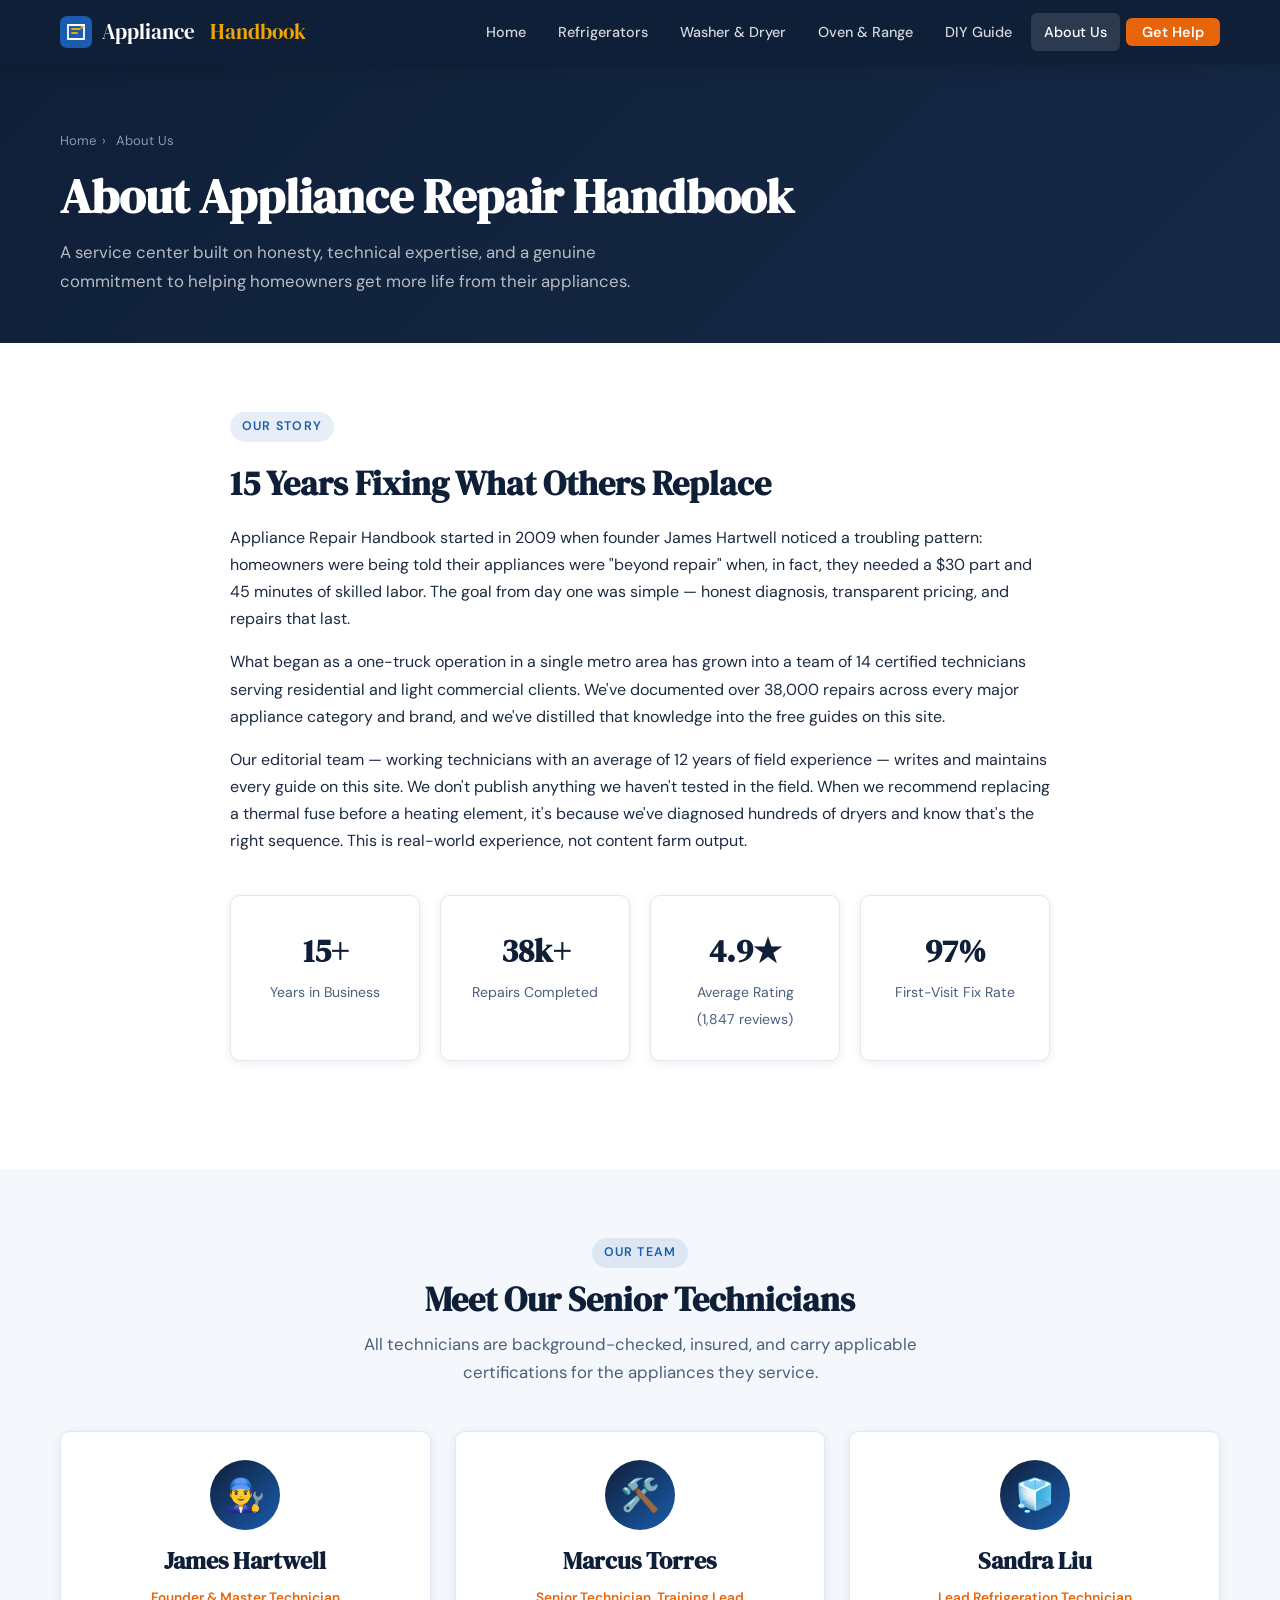
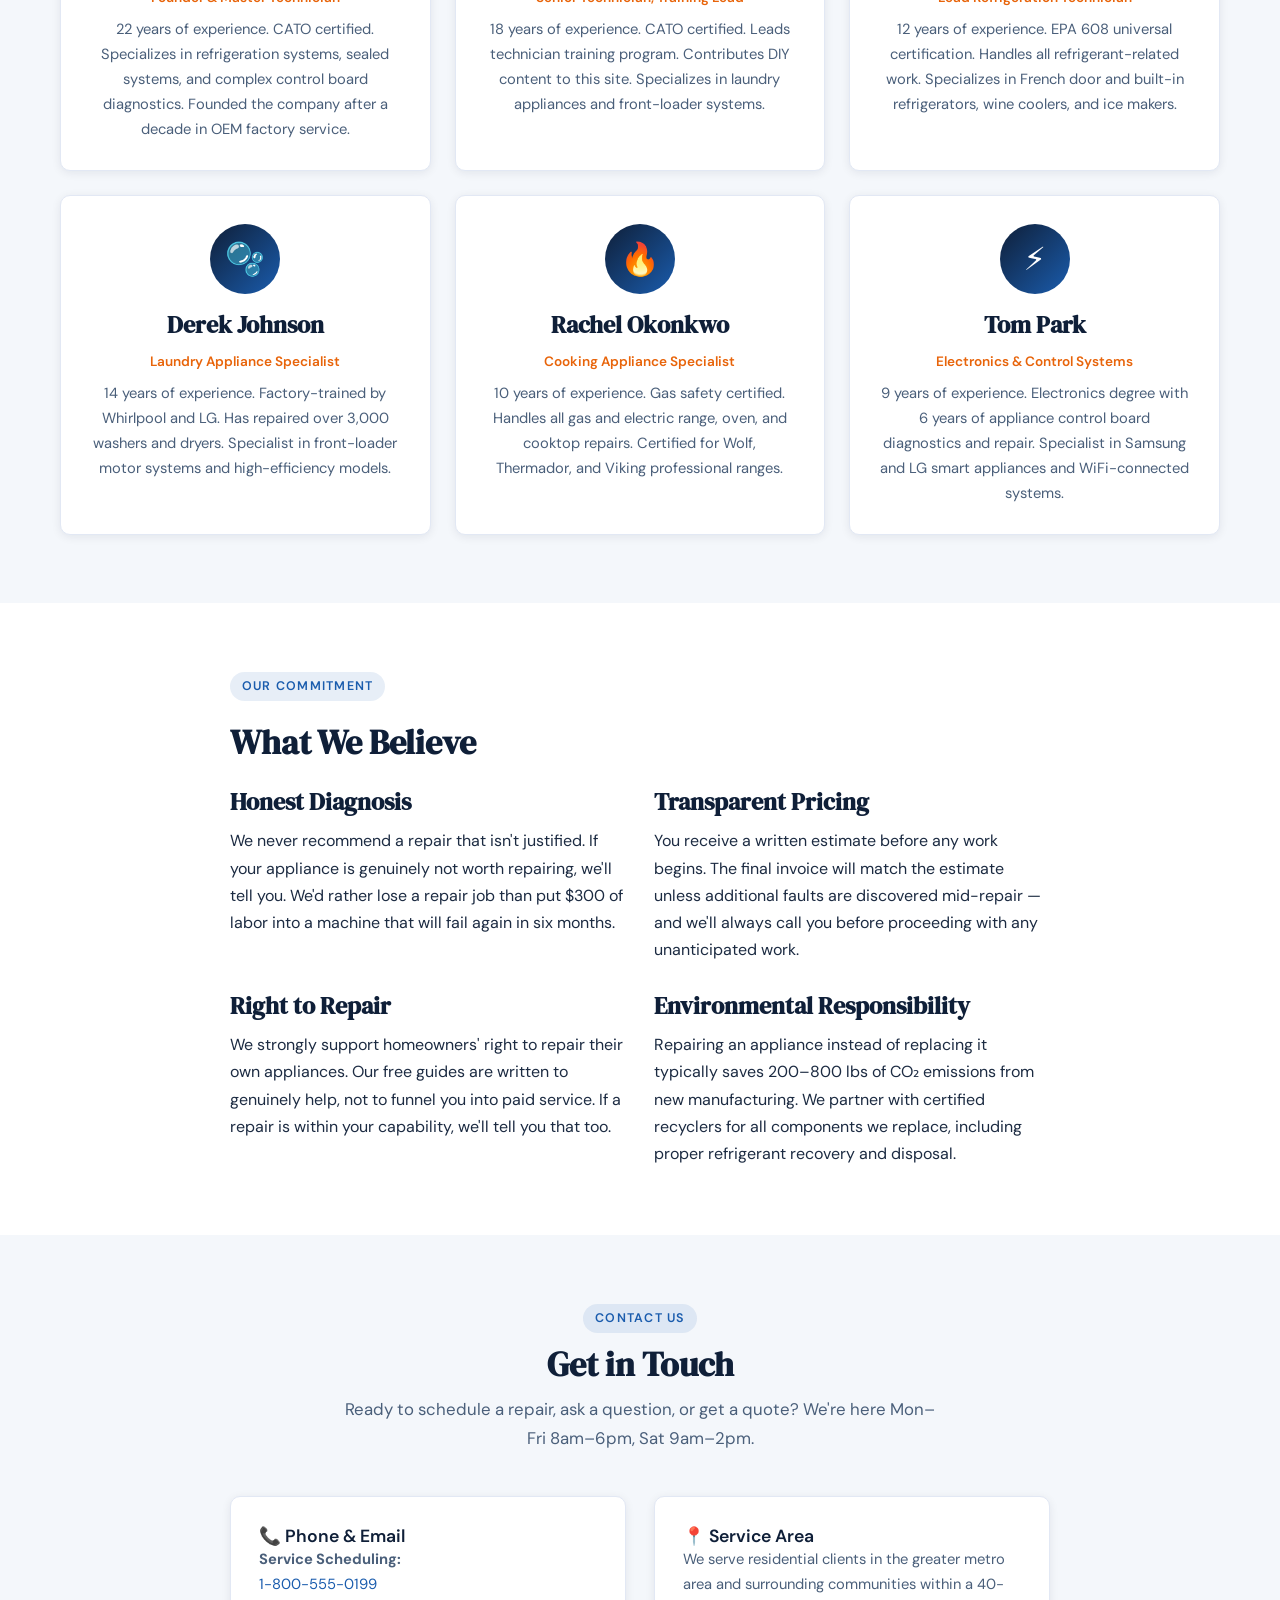
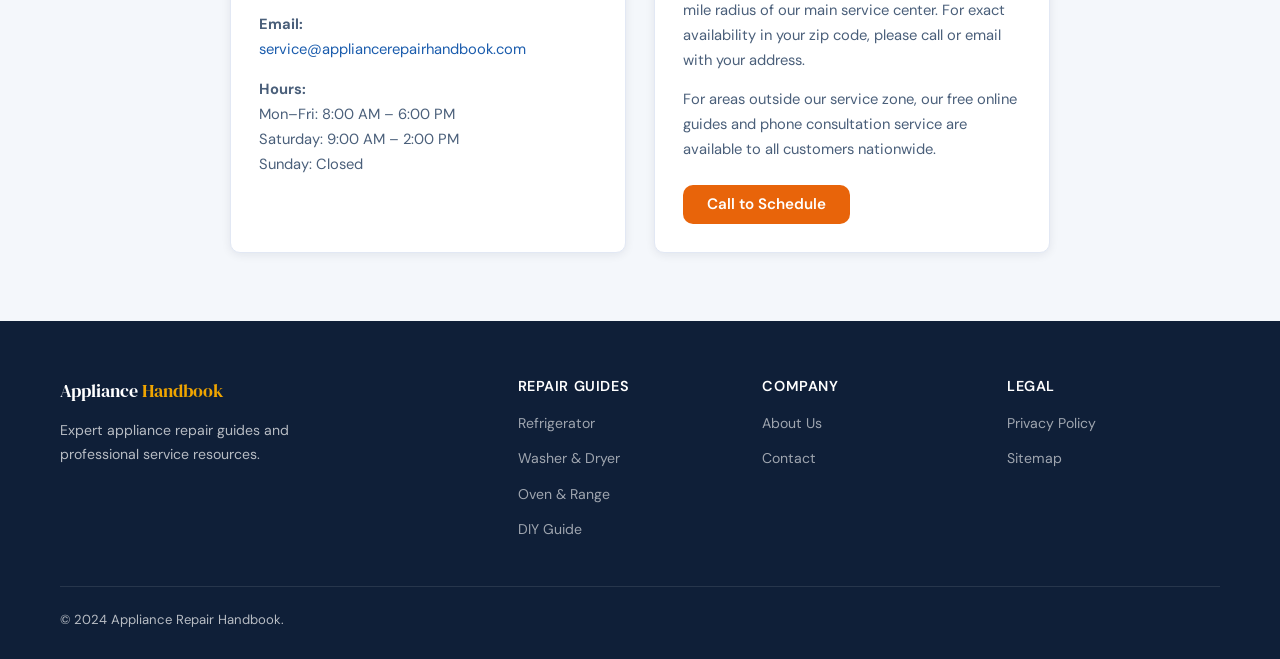
==== about.html @ be1a4318 "Add files via upload" ====
<!DOCTYPE html>
<html lang="en">
<head>
  <meta charset="UTF-8">
  <meta name="viewport" content="width=device-width, initial-scale=1.0">
  <title>About Us — Certified Appliance Repair Service with 15 Years of Experience | Appliance Repair Handbook</title>
  <meta name="description" content="Meet the team behind Appliance Repair Handbook. Certified appliance technicians with 15+ years of experience serving homeowners. Learn about our services, team, and repair guarantee.">
  <meta name="keywords" content="appliance repair service, certified appliance technician, appliance repair near me, appliance repair company">
  <meta name="robots" content="index, follow">
  <link rel="canonical" href="https://appliancerepairhandbook.com/about.html">
  <link rel="stylesheet" href="css/style.css">
  <style>.fade-in{opacity:0;transform:translateY(18px);transition:opacity .5s ease,transform .5s ease}.fade-in.visible{opacity:1;transform:none}#back-to-top{position:fixed;bottom:28px;right:24px;z-index:999;background:var(--navy);color:#fff;border:none;border-radius:50%;width:44px;height:44px;cursor:pointer;font-size:1.2rem;display:flex;align-items:center;justify-content:center;opacity:0;pointer-events:none;transition:opacity .3s;box-shadow:var(--shadow)}</style>
  <script type="application/ld+json">
  {
    "@context": "https://schema.org",
    "@type": "LocalBusiness",
    "name": "Appliance Repair Handbook",
    "description": "Professional appliance repair service specializing in refrigerators, washing machines, dryers, ovens, and ranges. Certified technicians with 15+ years of experience.",
    "url": "https://appliancerepairhandbook.com",
    "telephone": "+1-800-555-0199",
    "email": "service@appliancerepairhandbook.com",
    "address": {
      "@type": "PostalAddress",
      "streetAddress": "1400 Industrial Blvd, Suite 210",
      "addressLocality": "Anytown",
      "addressRegion": "CA",
      "postalCode": "90210",
      "addressCountry": "US"
    },
    "openingHoursSpecification": [
      { "@type": "OpeningHoursSpecification", "dayOfWeek": ["Monday","Tuesday","Wednesday","Thursday","Friday"], "opens": "08:00", "closes": "18:00" },
      { "@type": "OpeningHoursSpecification", "dayOfWeek": "Saturday", "opens": "09:00", "closes": "14:00" }
    ],
    "priceRange": "$$",
    "aggregateRating": { "@type": "AggregateRating", "ratingValue": "4.9", "reviewCount": "1847" },
    "sameAs": ["https://www.facebook.com/appliancerepairhandbook","https://twitter.com/appliancerepair"]
  }
  </script>
</head>
<body>
<nav class="navbar" role="navigation" aria-label="Main navigation">
  <div class="navbar__inner">
    <a href="index.html" class="navbar__logo" aria-label="Appliance Repair Handbook Home"><svg viewBox="0 0 32 32" fill="none" xmlns="http://www.w3.org/2000/svg" aria-hidden="true"><rect width="32" height="32" rx="7" fill="#1a5cad"/><path d="M8 9h16v14H8z" stroke="#fff" stroke-width="1.8" fill="none"/><path d="M12 13h8M12 17h5" stroke="#f0a500" stroke-width="1.8" stroke-linecap="round"/><circle cx="22" cy="11" r="1.5" fill="#f0a500"/></svg>Appliance<span>&nbsp;Handbook</span></a>
    <button class="nav-toggle" aria-label="Toggle navigation" aria-expanded="false"><span></span><span></span><span></span></button>
    <div class="navbar__nav">
      <a href="index.html">Home</a><a href="fridge.html">Refrigerators</a><a href="washer-dryer.html">Washer &amp; Dryer</a><a href="oven.html">Oven &amp; Range</a><a href="diy-guide.html">DIY Guide</a><a href="about.html" class="active">About Us</a>
      <a href="#contact" class="btn btn--sm navbar__cta">Get Help</a>
    </div>
  </div>
</nav>

<div class="page-header" role="banner">
  <div class="container">
    <nav class="breadcrumb" aria-label="Breadcrumb"><a href="index.html">Home</a><span aria-hidden="true">›</span> About Us</nav>
    <h1>About Appliance Repair Handbook</h1>
    <p>A service center built on honesty, technical expertise, and a genuine commitment to helping homeowners get more life from their appliances.</p>
  </div>
</div>

<section class="section" aria-labelledby="story-heading">
  <div class="container--narrow">
    <span class="section__eyebrow">Our Story</span>
    <h2 id="story-heading" style="margin:10px 0 20px;">15 Years Fixing What Others Replace</h2>
    <p>Appliance Repair Handbook started in 2009 when founder James Hartwell noticed a troubling pattern: homeowners were being told their appliances were "beyond repair" when, in fact, they needed a $30 part and 45 minutes of skilled labor. The goal from day one was simple — honest diagnosis, transparent pricing, and repairs that last.</p>
    <p>What began as a one-truck operation in a single metro area has grown into a team of 14 certified technicians serving residential and light commercial clients. We've documented over 38,000 repairs across every major appliance category and brand, and we've distilled that knowledge into the free guides on this site.</p>
    <p>Our editorial team — working technicians with an average of 12 years of field experience — writes and maintains every guide on this site. We don't publish anything we haven't tested in the field. When we recommend replacing a thermal fuse before a heating element, it's because we've diagnosed hundreds of dryers and know that's the right sequence. This is real-world experience, not content farm output.</p>

    <div class="grid-4" style="margin:40px 0;">
      <div class="text-center card">
        <strong style="font-family:var(--font-serif); font-size:2rem; color:var(--navy); display:block;">15+</strong>
        <span style="color:var(--gray3); font-size:.88rem;">Years in Business</span>
      </div>
      <div class="text-center card">
        <strong style="font-family:var(--font-serif); font-size:2rem; color:var(--navy); display:block;">38k+</strong>
        <span style="color:var(--gray3); font-size:.88rem;">Repairs Completed</span>
      </div>
      <div class="text-center card">
        <strong style="font-family:var(--font-serif); font-size:2rem; color:var(--navy); display:block;">4.9★</strong>
        <span style="color:var(--gray3); font-size:.88rem;">Average Rating (1,847 reviews)</span>
      </div>
      <div class="text-center card">
        <strong style="font-family:var(--font-serif); font-size:2rem; color:var(--navy); display:block;">97%</strong>
        <span style="color:var(--gray3); font-size:.88rem;">First-Visit Fix Rate</span>
      </div>
    </div>
  </div>
</section>

<section class="section section--alt" aria-labelledby="team-heading">
  <div class="container">
    <div class="section__header">
      <span class="section__eyebrow">Our Team</span>
      <h2 id="team-heading">Meet Our Senior Technicians</h2>
      <p>All technicians are background-checked, insured, and carry applicable certifications for the appliances they service.</p>
    </div>
    <div class="grid-3">
      <div class="card text-center">
        <div class="author-avatar" style="margin:0 auto 16px; width:70px; height:70px; font-size:2rem;" role="img" aria-label="James Hartwell">👨‍🔧</div>
        <h3>James Hartwell</h3>
        <p style="color:var(--accent); font-size:.85rem; font-weight:600; margin-bottom:8px;">Founder &amp; Master Technician</p>
        <p>22 years of experience. CATO certified. Specializes in refrigeration systems, sealed systems, and complex control board diagnostics. Founded the company after a decade in OEM factory service.</p>
      </div>
      <div class="card text-center">
        <div class="author-avatar" style="margin:0 auto 16px; width:70px; height:70px; font-size:2rem;" role="img" aria-label="Marcus Torres">🛠️</div>
        <h3>Marcus Torres</h3>
        <p style="color:var(--accent); font-size:.85rem; font-weight:600; margin-bottom:8px;">Senior Technician, Training Lead</p>
        <p>18 years of experience. CATO certified. Leads technician training program. Contributes DIY content to this site. Specializes in laundry appliances and front-loader systems.</p>
      </div>
      <div class="card text-center">
        <div class="author-avatar" style="margin:0 auto 16px; width:70px; height:70px; font-size:2rem;" role="img" aria-label="Sandra Liu">🧊</div>
        <h3>Sandra Liu</h3>
        <p style="color:var(--accent); font-size:.85rem; font-weight:600; margin-bottom:8px;">Lead Refrigeration Technician</p>
        <p>12 years of experience. EPA 608 universal certification. Handles all refrigerant-related work. Specializes in French door and built-in refrigerators, wine coolers, and ice makers.</p>
      </div>
      <div class="card text-center">
        <div class="author-avatar" style="margin:0 auto 16px; width:70px; height:70px; font-size:2rem;" role="img" aria-label="Derek Johnson">🫧</div>
        <h3>Derek Johnson</h3>
        <p style="color:var(--accent); font-size:.85rem; font-weight:600; margin-bottom:8px;">Laundry Appliance Specialist</p>
        <p>14 years of experience. Factory-trained by Whirlpool and LG. Has repaired over 3,000 washers and dryers. Specialist in front-loader motor systems and high-efficiency models.</p>
      </div>
      <div class="card text-center">
        <div class="author-avatar" style="margin:0 auto 16px; width:70px; height:70px; font-size:2rem;" role="img" aria-label="Rachel Okonkwo">🔥</div>
        <h3>Rachel Okonkwo</h3>
        <p style="color:var(--accent); font-size:.85rem; font-weight:600; margin-bottom:8px;">Cooking Appliance Specialist</p>
        <p>10 years of experience. Gas safety certified. Handles all gas and electric range, oven, and cooktop repairs. Certified for Wolf, Thermador, and Viking professional ranges.</p>
      </div>
      <div class="card text-center">
        <div class="author-avatar" style="margin:0 auto 16px; width:70px; height:70px; font-size:2rem;" role="img" aria-label="Tom Park">⚡</div>
        <h3>Tom Park</h3>
        <p style="color:var(--accent); font-size:.85rem; font-weight:600; margin-bottom:8px;">Electronics &amp; Control Systems</p>
        <p>9 years of experience. Electronics degree with 6 years of appliance control board diagnostics and repair. Specialist in Samsung and LG smart appliances and WiFi-connected systems.</p>
      </div>
    </div>
  </div>
</section>

<section class="section" aria-labelledby="values-heading">
  <div class="container--narrow">
    <span class="section__eyebrow">Our Commitment</span>
    <h2 id="values-heading" style="margin:10px 0 24px;">What We Believe</h2>
    <div class="grid-2">
      <div>
        <h3 style="margin-bottom:10px;">Honest Diagnosis</h3>
        <p>We never recommend a repair that isn't justified. If your appliance is genuinely not worth repairing, we'll tell you. We'd rather lose a repair job than put $300 of labor into a machine that will fail again in six months.</p>
      </div>
      <div>
        <h3 style="margin-bottom:10px;">Transparent Pricing</h3>
        <p>You receive a written estimate before any work begins. The final invoice will match the estimate unless additional faults are discovered mid-repair — and we'll always call you before proceeding with any unanticipated work.</p>
      </div>
      <div>
        <h3 style="margin-bottom:10px;">Right to Repair</h3>
        <p>We strongly support homeowners' right to repair their own appliances. Our free guides are written to genuinely help, not to funnel you into paid service. If a repair is within your capability, we'll tell you that too.</p>
      </div>
      <div>
        <h3 style="margin-bottom:10px;">Environmental Responsibility</h3>
        <p>Repairing an appliance instead of replacing it typically saves 200–800 lbs of CO₂ emissions from new manufacturing. We partner with certified recyclers for all components we replace, including proper refrigerant recovery and disposal.</p>
      </div>
    </div>
  </div>
</section>

<section class="section section--alt" id="contact" aria-labelledby="contact-heading">
  <div class="container--narrow">
    <div class="section__header">
      <span class="section__eyebrow">Contact Us</span>
      <h2 id="contact-heading">Get in Touch</h2>
      <p>Ready to schedule a repair, ask a question, or get a quote? We're here Mon–Fri 8am–6pm, Sat 9am–2pm.</p>
    </div>
    <div class="grid-2">
      <div class="card">
        <h4>📞 Phone &amp; Email</h4>
        <p><strong>Service Scheduling:</strong><br><a href="tel:+18005550199">1-800-555-0199</a></p>
        <p><strong>Email:</strong><br><a href="mailto:service@appliancerepairhandbook.com">service@appliancerepairhandbook.com</a></p>
        <p><strong>Hours:</strong><br>Mon–Fri: 8:00 AM – 6:00 PM<br>Saturday: 9:00 AM – 2:00 PM<br>Sunday: Closed</p>
      </div>
      <div class="card">
        <h4>📍 Service Area</h4>
        <p>We serve residential clients in the greater metro area and surrounding communities within a 40-mile radius of our main service center. For exact availability in your zip code, please call or email with your address.</p>
        <p>For areas outside our service zone, our free online guides and phone consultation service are available to all customers nationwide.</p>
        <a href="tel:+18005550199" class="btn btn--primary" style="margin-top:8px;">Call to Schedule</a>
      </div>
    </div>
  </div>
</section>

<footer class="footer" role="contentinfo"><div class="container"><div class="footer__grid"><div class="footer__brand"><span style="font-family:var(--font-serif);color:#fff;font-size:1.1rem;display:block;margin-bottom:10px;">Appliance<span style="color:var(--gold);">&nbsp;Handbook</span></span><p>Expert appliance repair guides and professional service resources.</p></div><div><h5>Repair Guides</h5><ul class="footer-links"><li><a href="fridge.html">Refrigerator</a></li><li><a href="washer-dryer.html">Washer &amp; Dryer</a></li><li><a href="oven.html">Oven &amp; Range</a></li><li><a href="diy-guide.html">DIY Guide</a></li></ul></div><div><h5>Company</h5><ul class="footer-links"><li><a href="about.html">About Us</a></li><li><a href="about.html#contact">Contact</a></li></ul></div><div><h5>Legal</h5><ul class="footer-links"><li><a href="privacy.html">Privacy Policy</a></li><li><a href="sitemap.xml">Sitemap</a></li></ul></div></div><div class="footer__bottom"><span>© 2024 Appliance Repair Handbook.</span></div></div></footer>
<button id="back-to-top" aria-label="Back to top">↑</button>
<script src="js/main.js"></script>
</body>
</html>
---- css/style.css ----
/* =============================================
   Appliance Repair Handbook — Main Stylesheet
   ============================================= */

@import url('https://fonts.googleapis.com/css2?family=DM+Serif+Display:ital@0;1&family=DM+Sans:ital,opsz,wght@0,9..40,300;0,9..40,400;0,9..40,500;0,9..40,600;1,9..40,300&display=swap');

/* ── Variables ── */
:root {
  --navy:    #0f1f38;
  --navy2:   #162945;
  --blue:    #1a5cad;
  --blue2:   #2470cc;
  --accent:  #e8640a;
  --gold:    #f0a500;
  --light:   #f4f7fb;
  --white:   #ffffff;
  --gray1:   #e2e8f4;
  --gray2:   #8898b4;
  --gray3:   #4a5f7a;
  --text:    #1c2b42;
  --shadow:  0 4px 24px rgba(15,31,56,.12);
  --shadow2: 0 2px 10px rgba(15,31,56,.08);
  --radius:  10px;
  --radius2: 6px;
  --trans:   .22s cubic-bezier(.4,0,.2,1);
  --max-w:   1200px;
  --font-serif: 'DM Serif Display', Georgia, serif;
  --font-sans:  'DM Sans', system-ui, sans-serif;
}

/* ── Reset ── */
*, *::before, *::after { box-sizing: border-box; margin: 0; padding: 0; }
html { scroll-behavior: smooth; font-size: 16px; }
body {
  font-family: var(--font-sans);
  color: var(--text);
  background: var(--white);
  line-height: 1.7;
  -webkit-font-smoothing: antialiased;
}
img { max-width: 100%; display: block; }
a { color: var(--blue); text-decoration: none; transition: color var(--trans); }
a:hover { color: var(--accent); }
ul, ol { padding-left: 1.4em; }

/* ── Typography ── */
h1,h2,h3,h4,h5 {
  font-family: var(--font-serif);
  color: var(--navy);
  line-height: 1.25;
}
h1 { font-size: clamp(2rem,4vw,3rem); }
h2 { font-size: clamp(1.5rem,3vw,2.1rem); }
h3 { font-size: clamp(1.15rem,2vw,1.5rem); }
h4 { font-size: 1.1rem; font-family: var(--font-sans); font-weight: 600; }
p  { margin-bottom: 1em; }
p:last-child { margin-bottom: 0; }

/* ── Layout ── */
.container { max-width: var(--max-w); margin: 0 auto; padding: 0 20px; }
.container--narrow { max-width: 860px; margin: 0 auto; padding: 0 20px; }
.grid-2 { display: grid; grid-template-columns: 1fr 1fr; gap: 28px; }
.grid-3 { display: grid; grid-template-columns: repeat(3,1fr); gap: 24px; }
.grid-4 { display: grid; grid-template-columns: repeat(4,1fr); gap: 20px; }

/* ── Navbar ── */
.navbar {
  position: sticky; top: 0; z-index: 100;
  background: var(--navy);
  box-shadow: 0 2px 16px rgba(0,0,0,.18);
}
.navbar__inner {
  max-width: var(--max-w); margin: 0 auto;
  padding: 0 20px;
  display: flex; align-items: center; justify-content: space-between;
  height: 64px;
}
.navbar__logo {
  display: flex; align-items: center; gap: 10px;
  font-family: var(--font-serif);
  font-size: 1.3rem;
  color: var(--white);
}
.navbar__logo span { color: var(--gold); }
.navbar__logo svg { width:32px; height:32px; }
.navbar__nav { display: flex; align-items: center; gap: 6px; }
.navbar__nav a {
  color: rgba(255,255,255,.82);
  font-size: .9rem;
  font-weight: 500;
  padding: 7px 13px;
  border-radius: var(--radius2);
  transition: background var(--trans), color var(--trans);
}
.navbar__nav a:hover,
.navbar__nav a.active { background: rgba(255,255,255,.12); color: #fff; }
.navbar__cta {
  background: var(--accent) !important;
  color: #fff !important;
  font-weight: 600 !important;
  padding: 7px 16px !important;
}
.navbar__cta:hover { background: #d4560a !important; }
.nav-toggle { display:none; background:none; border:none; cursor:pointer; padding:6px; }
.nav-toggle span {
  display: block; width: 24px; height: 2px;
  background: #fff; margin: 5px 0;
  transition: var(--trans);
}

/* ── Hero ── */
.hero {
  background: linear-gradient(135deg, var(--navy) 0%, var(--navy2) 60%, #1a3a5c 100%);
  color: #fff;
  padding: 72px 0 80px;
  position: relative;
  overflow: hidden;
}
.hero::before {
  content:'';
  position:absolute; inset:0;
  background: url("data:image/svg+xml,%3Csvg width='60' height='60' viewBox='0 0 60 60' xmlns='http://www.w3.org/2000/svg'%3E%3Cg fill='none' fill-rule='evenodd'%3E%3Cg fill='%23ffffff' fill-opacity='0.03'%3E%3Cpath d='M36 34v-4h-2v4h-4v2h4v4h2v-4h4v-2h-4zm0-30V0h-2v4h-4v2h4v4h2V6h4V4h-4zM6 34v-4H4v4H0v2h4v4h2v-4h4v-2H6zM6 4V0H4v4H0v2h4v4h2V6h4V4H6z'/%3E%3C/g%3E%3C/g%3E%3C/svg%3E");
}
.hero__inner { max-width: var(--max-w); margin:0 auto; padding:0 20px; position:relative; z-index:1; }
.hero__badge {
  display: inline-flex; align-items: center; gap: 7px;
  background: rgba(255,255,255,.12);
  border: 1px solid rgba(255,255,255,.2);
  border-radius: 50px;
  padding: 5px 14px;
  font-size: .82rem; font-weight: 500;
  margin-bottom: 22px;
  color: var(--gold);
}
.hero__title { font-size: clamp(2.1rem,4.5vw,3.4rem); margin-bottom: 18px; color: #fff; }
.hero__title em { color: var(--gold); font-style: normal; }
.hero__sub { font-size: 1.1rem; color: rgba(255,255,255,.78); max-width: 580px; margin-bottom: 32px; }
.hero__ctas { display:flex; gap:14px; flex-wrap:wrap; margin-bottom: 48px; }
.hero__stats { display:flex; gap:40px; flex-wrap:wrap; padding-top: 24px; border-top: 1px solid rgba(255,255,255,.12); }
.hero__stat strong { display:block; font-family:var(--font-serif); font-size:2rem; color:var(--gold); }
.hero__stat span { font-size:.82rem; color:rgba(255,255,255,.62); }

/* ── Buttons ── */
.btn {
  display: inline-flex; align-items: center; gap: 8px;
  padding: 12px 24px;
  border-radius: var(--radius);
  font-weight: 600; font-size: .95rem;
  cursor: pointer; border: none;
  transition: all var(--trans);
  text-decoration: none;
  line-height: 1;
}
.btn--primary { background: var(--accent); color: #fff; }
.btn--primary:hover { background: #d4560a; color: #fff; transform: translateY(-2px); box-shadow: 0 6px 20px rgba(232,100,10,.35); }
.btn--outline { background: transparent; color: #fff; border: 2px solid rgba(255,255,255,.4); }
.btn--outline:hover { background: rgba(255,255,255,.1); color: #fff; }
.btn--blue { background: var(--blue); color: #fff; }
.btn--blue:hover { background: var(--blue2); color: #fff; transform: translateY(-2px); }
.btn--sm { padding: 8px 16px; font-size: .85rem; }

/* ── Section helpers ── */
.section { padding: 68px 0; }
.section--alt { background: var(--light); }
.section--dark { background: var(--navy); color: #fff; }
.section--dark h2, .section--dark h3 { color: #fff; }
.section__header { text-align:center; margin-bottom: 44px; }
.section__header p { color: var(--gray3); font-size: 1.05rem; max-width: 600px; margin: 10px auto 0; }
.section__eyebrow {
  display: inline-block;
  background: rgba(26,92,173,.1);
  color: var(--blue);
  font-size: .78rem; font-weight: 600;
  letter-spacing: .1em; text-transform: uppercase;
  padding: 4px 12px; border-radius: 50px;
  margin-bottom: 10px;
}
.section--dark .section__eyebrow { background: rgba(255,255,255,.1); color: var(--gold); }

/* ── Cards ── */
.card {
  background: var(--white);
  border-radius: var(--radius);
  padding: 28px;
  box-shadow: var(--shadow2);
  border: 1px solid var(--gray1);
  transition: box-shadow var(--trans), transform var(--trans);
}
.card:hover { box-shadow: var(--shadow); transform: translateY(-3px); }
.card__icon {
  width: 52px; height: 52px;
  background: linear-gradient(135deg, var(--blue), var(--blue2));
  border-radius: var(--radius);
  display: flex; align-items: center; justify-content: center;
  margin-bottom: 16px;
  font-size: 1.4rem;
}
.card__icon--orange { background: linear-gradient(135deg, var(--accent), #f07830); }
.card__icon--teal   { background: linear-gradient(135deg, #0e8a7c, #11b09e); }
.card__icon--gold   { background: linear-gradient(135deg, #d4920a, var(--gold)); }
.card h3 { margin-bottom: 10px; }
.card p  { color: var(--gray3); font-size: .92rem; }
.card a.card-link {
  display: inline-flex; align-items: center; gap: 5px;
  margin-top: 14px; font-size: .88rem; font-weight: 600;
  color: var(--blue);
}
.card a.card-link:hover { color: var(--accent); }

/* ── Appliance Nav Cards ── */
.appliance-nav { display: grid; grid-template-columns: repeat(auto-fit, minmax(180px,1fr)); gap: 16px; }
.app-card {
  background: var(--white);
  border: 2px solid var(--gray1);
  border-radius: var(--radius);
  padding: 24px 18px;
  text-align: center;
  display: block;
  transition: all var(--trans);
  color: var(--text);
}
.app-card:hover { border-color: var(--blue); color: var(--blue); transform: translateY(-4px); box-shadow: var(--shadow); }
.app-card__icon { font-size: 2.4rem; margin-bottom: 12px; display: block; }
.app-card strong { display: block; font-weight: 600; font-size: .95rem; }
.app-card span { color: var(--gray2); font-size: .8rem; }

/* ── Problem List ── */
.problem-list { list-style: none; padding: 0; }
.problem-list li {
  padding: 14px 0;
  border-bottom: 1px solid var(--gray1);
  display: flex; gap: 14px; align-items: flex-start;
}
.problem-list li:last-child { border-bottom: none; }
.problem-list__icon {
  min-width: 36px; height: 36px;
  background: rgba(26,92,173,.1);
  border-radius: 50%; display:flex; align-items:center; justify-content:center;
  font-size: 1rem;
}
.problem-list__text strong { display:block; font-weight:600; font-size:.95rem; margin-bottom:3px; }
.problem-list__text p { color:var(--gray3); font-size:.87rem; margin:0; }

/* ── FAQ ── */
.faq-item { border: 1px solid var(--gray1); border-radius: var(--radius); margin-bottom: 12px; overflow: hidden; }
details.faq-item > summary {
  padding: 18px 22px;
  cursor: pointer;
  font-weight: 600; font-size: 1rem;
  display: flex; justify-content: space-between; align-items: center;
  list-style: none;
  background: var(--white);
  transition: background var(--trans);
  color: var(--navy);
}
details.faq-item > summary::-webkit-details-marker { display: none; }
details.faq-item > summary::after {
  content: '+';
  font-size: 1.4rem; font-weight: 300; color: var(--blue);
  transition: transform var(--trans);
  min-width: 24px; text-align: center;
}
details.faq-item[open] > summary { background: var(--light); }
details.faq-item[open] > summary::after { transform: rotate(45deg); }
.faq-body { padding: 0 22px 18px; color: var(--gray3); font-size: .95rem; }

/* ── Steps ── */
.steps { list-style: none; padding: 0; counter-reset: step; }
.steps li {
  counter-increment: step;
  display: flex; gap: 20px; align-items: flex-start;
  padding: 20px 0; border-bottom: 1px solid var(--gray1);
}
.steps li:last-child { border-bottom: none; }
.steps li::before {
  content: counter(step);
  min-width: 38px; height: 38px;
  background: var(--navy); color: #fff;
  border-radius: 50%;
  display: flex; align-items: center; justify-content: center;
  font-family: var(--font-serif); font-size: 1rem;
  font-weight: 700;
}
.steps__title { font-weight: 600; margin-bottom: 4px; }
.steps__text  { color: var(--gray3); font-size: .9rem; margin: 0; }

/* ── Table ── */
.table-wrap { overflow-x:auto; border-radius: var(--radius); box-shadow: var(--shadow2); }
table { width: 100%; border-collapse: collapse; background: var(--white); }
th { background: var(--navy); color: #fff; text-align: left; padding: 14px 18px; font-size: .88rem; font-weight: 600; letter-spacing: .02em; }
td { padding: 13px 18px; border-bottom: 1px solid var(--gray1); font-size: .92rem; vertical-align: middle; }
tr:last-child td { border-bottom: none; }
tr:nth-child(even) td { background: var(--light); }
tr:hover td { background: rgba(26,92,173,.04); }

/* ── Tip / Warning boxes ── */
.tip-box {
  border-left: 4px solid var(--blue);
  background: rgba(26,92,173,.06);
  border-radius: 0 var(--radius) var(--radius) 0;
  padding: 16px 20px;
  margin: 20px 0;
  font-size: .93rem;
}
.tip-box.warning { border-color: var(--accent); background: rgba(232,100,10,.06); }
.tip-box.success { border-color: #0e8a7c; background: rgba(14,138,124,.06); }
.tip-box strong { display: block; margin-bottom: 4px; color: var(--navy); }

/* ── Ad Containers ── */
.ad-container {
  width: 100%;
  min-height: 90px;
  border-radius: var(--radius);
  border: 1px dashed #ccc; /* remove before launch */
  margin: 28px 0;
  display: block;
  overflow: hidden;
}
.ad-container.sidebar { min-height: 250px; }

/* ── Sidebar layout ── */
.content-sidebar { display: grid; grid-template-columns: 1fr 300px; gap: 36px; align-items: start; }
.sidebar-widget {
  background: var(--white);
  border: 1px solid var(--gray1);
  border-radius: var(--radius);
  padding: 22px;
  box-shadow: var(--shadow2);
  margin-bottom: 22px;
}
.sidebar-widget h4 { margin-bottom: 14px; color: var(--navy); font-size: 1rem; }
.sidebar-links { list-style: none; padding: 0; }
.sidebar-links li { padding: 7px 0; border-bottom: 1px solid var(--gray1); }
.sidebar-links li:last-child { border-bottom: none; }
.sidebar-links a { font-size: .9rem; color: var(--gray3); }
.sidebar-links a:hover { color: var(--blue); }

/* ── Breadcrumb ── */
.breadcrumb { padding: 14px 0; font-size: .82rem; color: var(--gray2); }
.breadcrumb a { color: var(--gray2); }
.breadcrumb a:hover { color: var(--blue); }
.breadcrumb span { margin: 0 6px; }

/* ── Author box ── */
.author-box {
  display: flex; gap: 18px; align-items: flex-start;
  background: var(--light);
  border-radius: var(--radius);
  padding: 22px 24px;
  margin: 32px 0;
  border: 1px solid var(--gray1);
}
.author-avatar {
  width: 60px; height: 60px; border-radius: 50%;
  background: linear-gradient(135deg,var(--navy),var(--blue));
  flex-shrink: 0;
  display: flex; align-items: center; justify-content: center;
  font-size: 1.5rem; color: #fff;
}
.author-info strong { display: block; font-weight: 600; margin-bottom: 3px; }
.author-info span  { font-size: .82rem; color: var(--accent); font-weight: 500; display:block; margin-bottom: 6px; }
.author-info p     { font-size: .88rem; color: var(--gray3); margin: 0; }

/* ── Footer ── */
.footer {
  background: var(--navy);
  color: rgba(255,255,255,.7);
  padding: 56px 0 28px;
}
.footer__grid { display: grid; grid-template-columns: 2fr 1fr 1fr 1fr; gap: 32px; margin-bottom: 36px; }
.footer__brand p { font-size: .88rem; margin-top: 12px; max-width: 280px; }
.footer h5 { color: #fff; font-family: var(--font-sans); font-weight: 600; font-size: .9rem; margin-bottom: 14px; letter-spacing: .04em; text-transform: uppercase; }
.footer-links { list-style: none; padding: 0; }
.footer-links li { margin-bottom: 8px; }
.footer-links a { color: rgba(255,255,255,.6); font-size: .88rem; transition: color var(--trans); }
.footer-links a:hover { color: #fff; }
.footer__bottom { border-top: 1px solid rgba(255,255,255,.1); padding-top: 22px; display:flex; justify-content:space-between; align-items:center; flex-wrap:wrap; gap:10px; font-size: .82rem; }
.footer__bottom a { color: rgba(255,255,255,.5); }
.footer__bottom a:hover { color: #fff; }

/* ── Trust badges ── */
.trust-bar { background: var(--light); border-top: 1px solid var(--gray1); border-bottom: 1px solid var(--gray1); padding: 16px 0; }
.trust-bar__inner { max-width:var(--max-w); margin:0 auto; padding:0 20px; display:flex; gap:32px; align-items:center; justify-content:center; flex-wrap:wrap; }
.trust-item { display:flex; align-items:center; gap:8px; font-size:.85rem; font-weight:500; color:var(--gray3); }
.trust-item svg { color: var(--blue); }

/* ── Utility ── */
.text-center { text-align: center; }
.text-muted { color: var(--gray3); }
.mt-1 { margin-top: 8px; }  .mt-2 { margin-top: 16px; } .mt-3 { margin-top: 24px; }
.mb-1 { margin-bottom: 8px; } .mb-2 { margin-bottom: 16px; } .mb-3 { margin-bottom: 24px; }
.mb-4 { margin-bottom: 36px; }
.highlight { background: linear-gradient(135deg,var(--navy),var(--blue2)); color:#fff; padding:36px; border-radius:var(--radius); }
.highlight h3 { color:#fff; margin-bottom:10px; }
.highlight p  { color:rgba(255,255,255,.8); margin-bottom:20px; }
.tag { display:inline-block; background:rgba(26,92,173,.1); color:var(--blue); font-size:.75rem; font-weight:600; padding:3px 10px; border-radius:50px; margin-right:6px; margin-bottom:6px; }
.green-check { color: #0e8a7c; }
.divider { height:1px; background:var(--gray1); margin:32px 0; }
.page-header {
  background: linear-gradient(135deg,var(--navy) 0%,var(--navy2) 100%);
  color:#fff; padding:52px 0 48px;
}
.page-header h1 { color:#fff; margin-bottom:12px; }
.page-header p { color:rgba(255,255,255,.7); font-size:1.05rem; max-width:640px; }

/* ── Responsive ── */
@media (max-width:1024px) {
  .grid-4 { grid-template-columns: repeat(2,1fr); }
  .footer__grid { grid-template-columns: 1fr 1fr; }
  .content-sidebar { grid-template-columns: 1fr; }
}
@media (max-width:768px) {
  .grid-2, .grid-3 { grid-template-columns: 1fr; }
  .navbar__nav { display:none; position:absolute; top:64px; left:0; right:0; background:var(--navy); flex-direction:column; padding:16px 20px; gap:2px; }
  .navbar__nav.open { display:flex; }
  .nav-toggle { display:block; }
  .hero { padding:48px 0 56px; }
  .hero__stats { gap:24px; }
  .section { padding:48px 0; }
  .footer__grid { grid-template-columns: 1fr; }
  .footer__bottom { flex-direction:column; text-align:center; }
  .trust-bar__inner { gap:16px; }
  .author-box { flex-direction:column; }
  .content-sidebar { grid-template-columns: 1fr; }
}
@media (max-width:480px) {
  .grid-4 { grid-template-columns: 1fr; }
  .appliance-nav { grid-template-columns: repeat(2,1fr); }
  h1 { font-size: 1.8rem; }
}
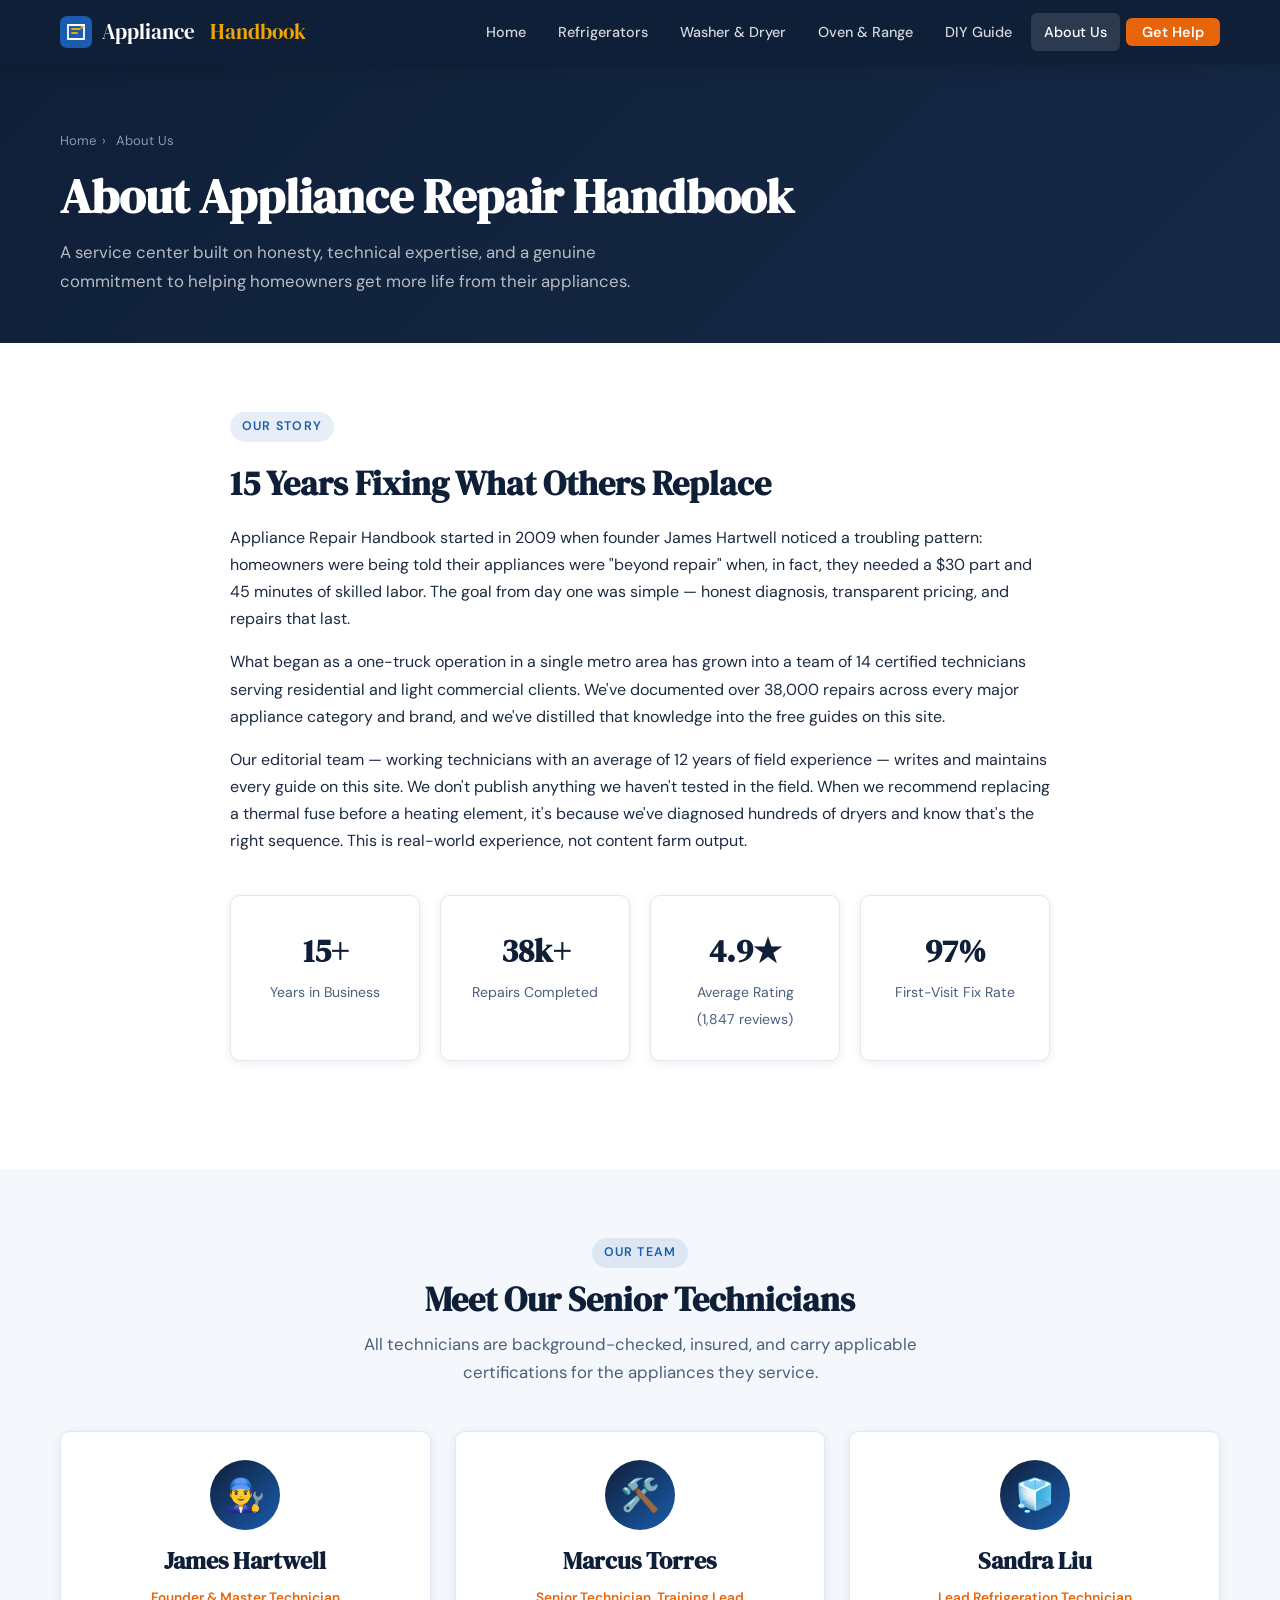
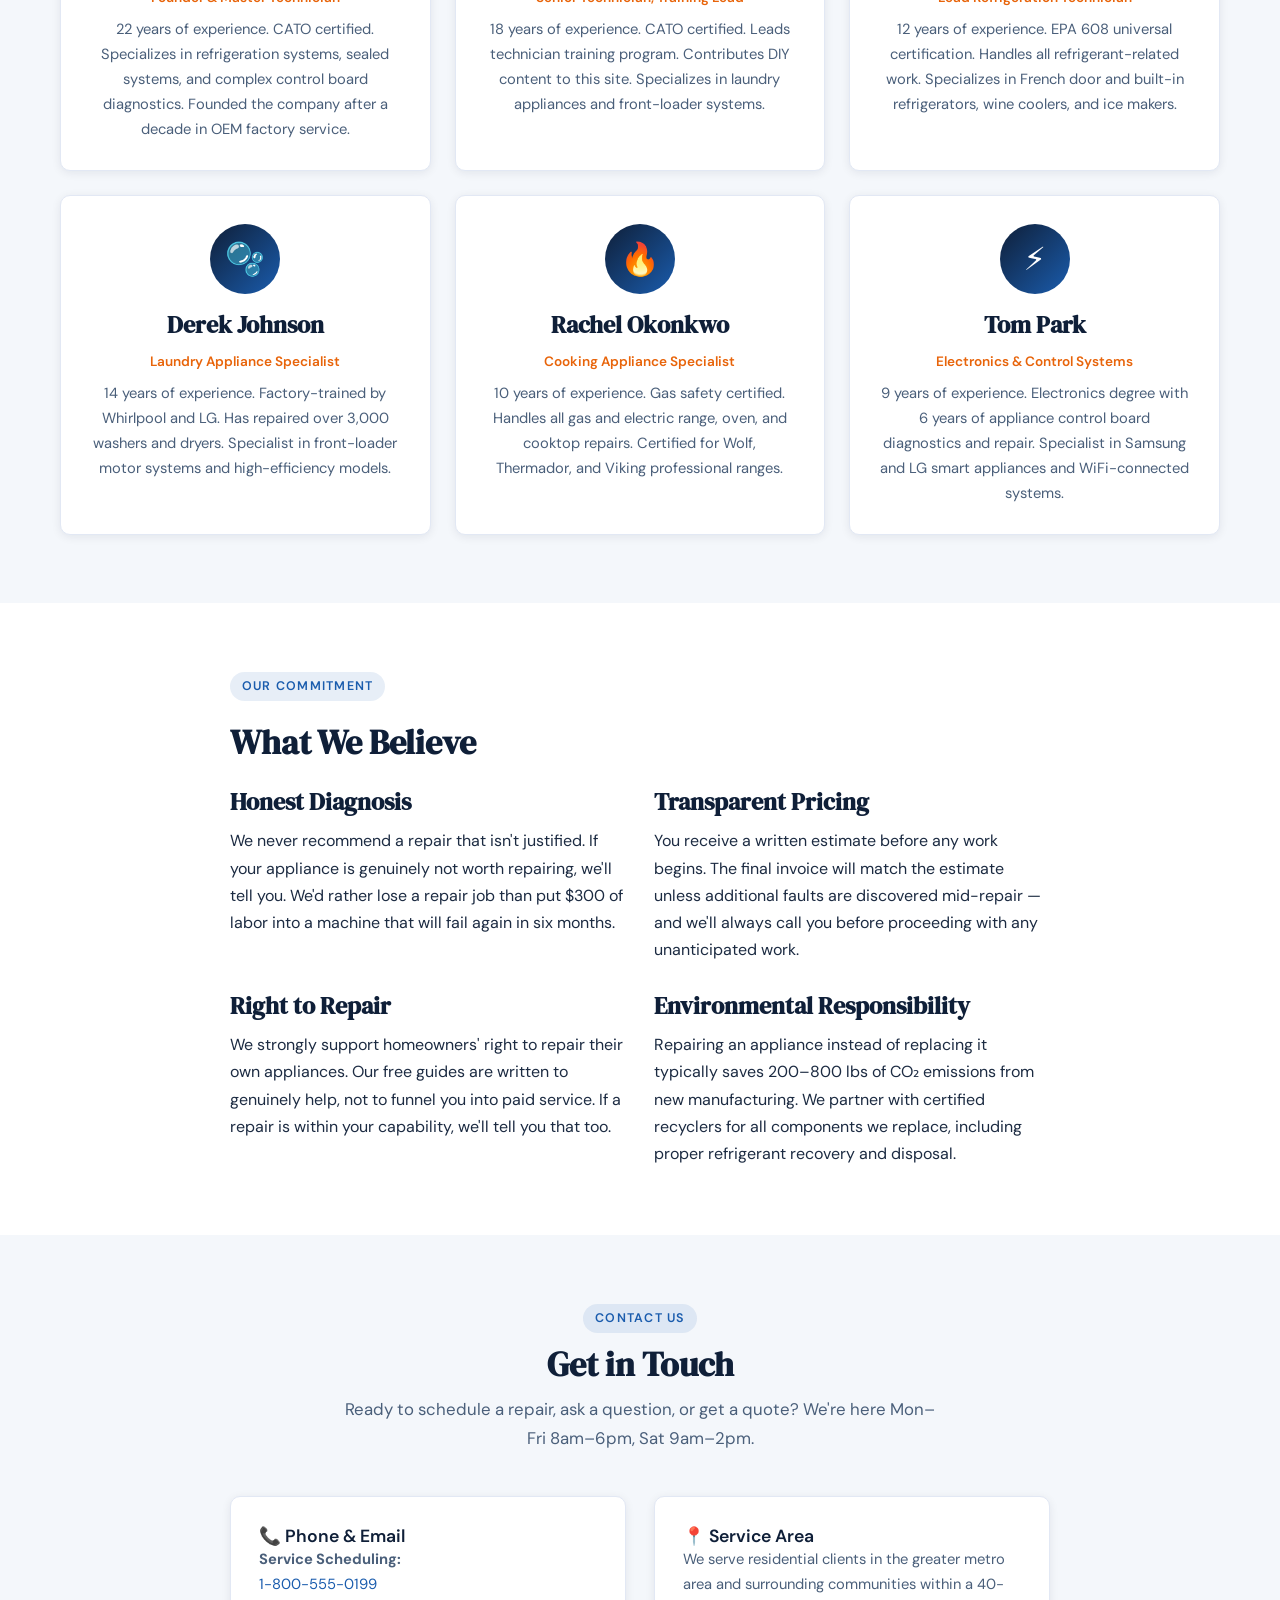
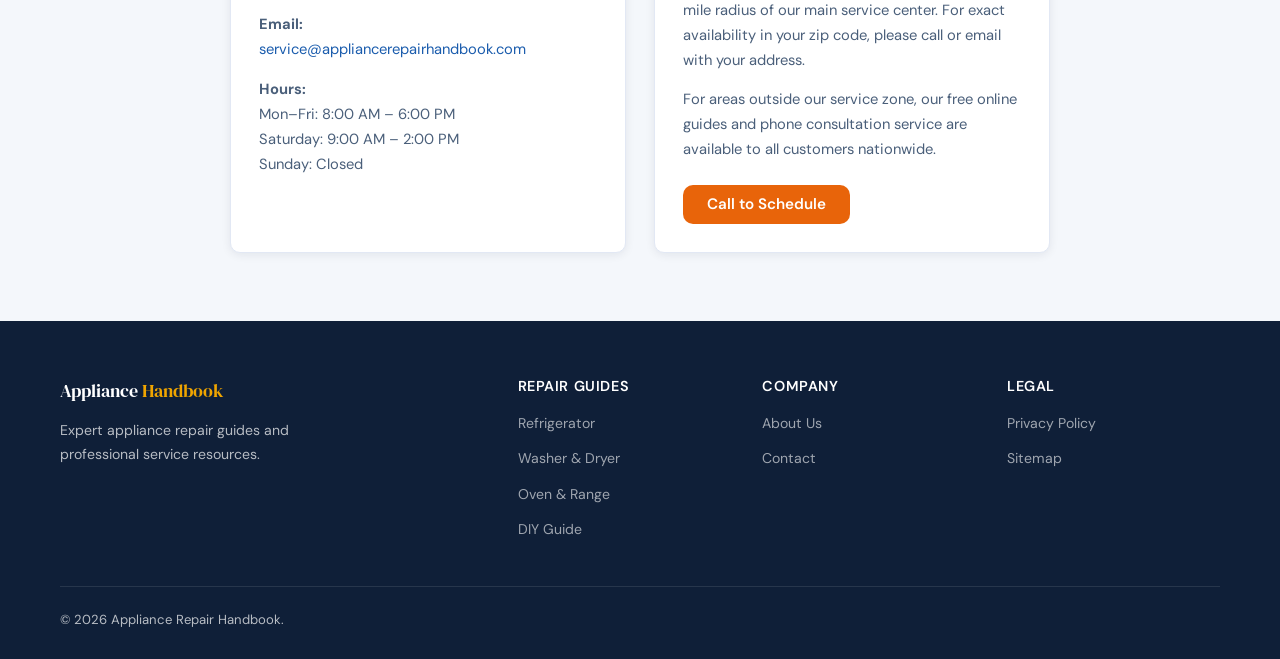
==== commit 56b8d25c: "Change copyright year in footer Updated footer copyright year from 2024 to 2026." ====
--- a/about.html
+++ b/about.html
@@ -7,7 +7,7 @@
   <meta name="description" content="Meet the team behind Appliance Repair Handbook. Certified appliance technicians with 15+ years of experience serving homeowners. Learn about our services, team, and repair guarantee.">
   <meta name="keywords" content="appliance repair service, certified appliance technician, appliance repair near me, appliance repair company">
   <meta name="robots" content="index, follow">
-  <link rel="canonical" href="https://appliancerepairhandbook.com/about.html">
+  
   <link rel="stylesheet" href="css/style.css">
   <style>.fade-in{opacity:0;transform:translateY(18px);transition:opacity .5s ease,transform .5s ease}.fade-in.visible{opacity:1;transform:none}#back-to-top{position:fixed;bottom:28px;right:24px;z-index:999;background:var(--navy);color:#fff;border:none;border-radius:50%;width:44px;height:44px;cursor:pointer;font-size:1.2rem;display:flex;align-items:center;justify-content:center;opacity:0;pointer-events:none;transition:opacity .3s;box-shadow:var(--shadow)}</style>
   <script type="application/ld+json">
@@ -183,7 +183,7 @@
   </div>
 </section>
 
-<footer class="footer" role="contentinfo"><div class="container"><div class="footer__grid"><div class="footer__brand"><span style="font-family:var(--font-serif);color:#fff;font-size:1.1rem;display:block;margin-bottom:10px;">Appliance<span style="color:var(--gold);">&nbsp;Handbook</span></span><p>Expert appliance repair guides and professional service resources.</p></div><div><h5>Repair Guides</h5><ul class="footer-links"><li><a href="fridge.html">Refrigerator</a></li><li><a href="washer-dryer.html">Washer &amp; Dryer</a></li><li><a href="oven.html">Oven &amp; Range</a></li><li><a href="diy-guide.html">DIY Guide</a></li></ul></div><div><h5>Company</h5><ul class="footer-links"><li><a href="about.html">About Us</a></li><li><a href="about.html#contact">Contact</a></li></ul></div><div><h5>Legal</h5><ul class="footer-links"><li><a href="privacy.html">Privacy Policy</a></li><li><a href="sitemap.xml">Sitemap</a></li></ul></div></div><div class="footer__bottom"><span>© 2024 Appliance Repair Handbook.</span></div></div></footer>
+<footer class="footer" role="contentinfo"><div class="container"><div class="footer__grid"><div class="footer__brand"><span style="font-family:var(--font-serif);color:#fff;font-size:1.1rem;display:block;margin-bottom:10px;">Appliance<span style="color:var(--gold);">&nbsp;Handbook</span></span><p>Expert appliance repair guides and professional service resources.</p></div><div><h5>Repair Guides</h5><ul class="footer-links"><li><a href="fridge.html">Refrigerator</a></li><li><a href="washer-dryer.html">Washer &amp; Dryer</a></li><li><a href="oven.html">Oven &amp; Range</a></li><li><a href="diy-guide.html">DIY Guide</a></li></ul></div><div><h5>Company</h5><ul class="footer-links"><li><a href="about.html">About Us</a></li><li><a href="about.html#contact">Contact</a></li></ul></div><div><h5>Legal</h5><ul class="footer-links"><li><a href="privacy.html">Privacy Policy</a></li><li><a href="sitemap.xml">Sitemap</a></li></ul></div></div><div class="footer__bottom"><span>© 2026 Appliance Repair Handbook.</span></div></div></footer>
 <button id="back-to-top" aria-label="Back to top">↑</button>
 <script src="js/main.js"></script>
 </body>
--- a/css/style.css
+++ b/css/style.css
@@ -311,7 +311,7 @@
   width: 100%;
   min-height: 90px;
   border-radius: var(--radius);
-  border: 1px dashed #ccc; /* remove before launch */
+  
   margin: 28px 0;
   display: block;
   overflow: hidden;
